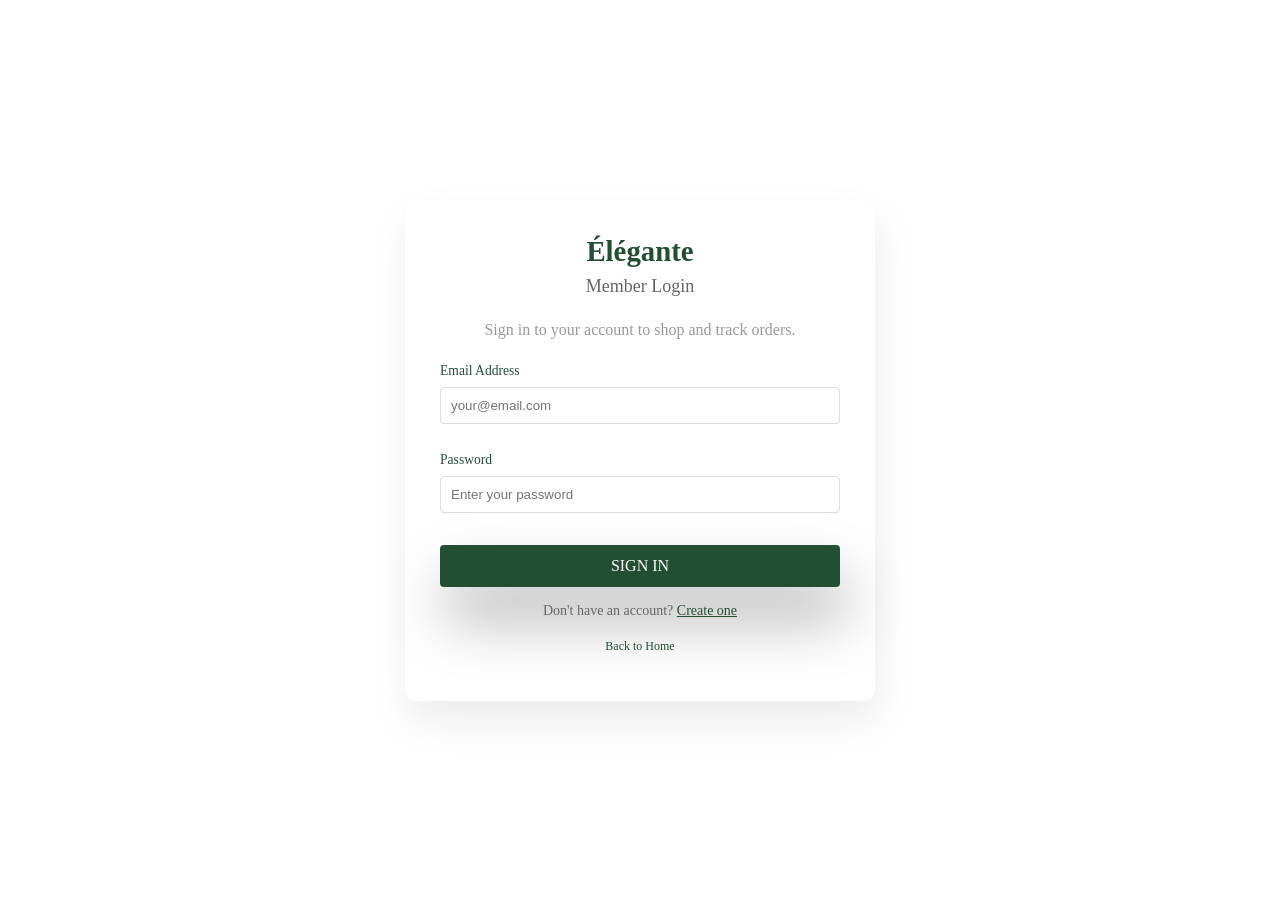
==== fashion/login.html @ 68d4a028 "Remove embedded submodule 'fashion' and flatten site files into docs" ====
<!DOCTYPE html>
<html lang="en">
<head>
    <meta charset="UTF-8">
    <meta name="viewport" content="width=device-width, initial-scale=1.0">
    <title>Login - Élégante</title>
    <link rel="stylesheet" href="styles.css">
    <style>
        body.login-page {
            display: flex;
            justify-content: center;
            align-items: center;
            min-height: 100vh;
            margin: 0;
            padding: 0;
        }
        .login-container {
            width: 100%;
            max-width: none;
            grid-template-columns: none;
            display: flex;
            justify-content: center;
            align-items: center;
            background: white;
            padding: 40px;
            border-radius: 8px;
        }
        .login-form-box {
            width: 100%;
            max-width: 400px;
        }
    </style>
</head>
<body class="login-page">
    <div class="login-container">
        <div class="login-form-box">
            <h2 style="text-align: center; color: #224F34; margin-bottom: 8px;">Élégante</h2>
            <h3 style="text-align: center; color: #666; font-size: 18px; font-weight: 500; margin-top: 0; margin-bottom: 24px;">Member Login</h3>
            <p style="text-align: center; color: #999; margin-bottom: 24px;">Sign in to your account to shop and track orders.</p>
            <form id="login-form">
                <label for="login-email" style="display: block; margin-bottom: 8px; font-weight: 500; color: #224F34;">Email Address</label>
                <input type="email" id="login-email" name="email" placeholder="your@email.com" style="width: 100%; padding: 10px; margin-bottom: 16px; border: 1px solid #ddd; border-radius: 4px; box-sizing: border-box;">
                
                <label for="login-password" style="display: block; margin-bottom: 8px; font-weight: 500; color: #224F34;">Password</label>
                <input type="password" id="login-password" name="password" placeholder="Enter your password" style="width: 100%; padding: 10px; margin-bottom: 24px; border: 1px solid #ddd; border-radius: 4px; box-sizing: border-box;">
                
                <button type="submit" class="btn" style="width: 100%; padding: 12px; background-color: #224F34; color: white; border: none; border-radius: 4px; cursor: pointer; font-size: 16px; font-weight: 500;">Sign In</button>
            </form>
            <p style="text-align: center; margin-top: 16px; font-size: 14px; color: #666;">
                Don't have an account? <a href="#" style="color: #224F34; text-decoration: underline;">Create one</a>
            </p>
            <p style="text-align: center; margin-top: 20px; font-size: 12px; color: #999;">
                <a href="fashion.html" style="color: #224F34; text-decoration: none;">Back to Home</a>
            </p>
        </div>
    </div>

    <script>
        const loginForm = document.getElementById('login-form');
        const emailInput = document.getElementById('login-email');
        const passwordInput = document.getElementById('login-password');
        
        const emailError = document.createElement('div');
        emailError.style.cssText = 'color:#c00;font-size:12px;margin-top:4px;margin-bottom:8px';
        emailInput.parentNode.insertBefore(emailError, emailInput.nextSibling);
        
        const passwordError = document.createElement('div');
        passwordError.style.cssText = 'color:#c00;font-size:12px;margin-top:4px;margin-bottom:8px';
        passwordInput.parentNode.insertBefore(passwordError, passwordInput.nextSibling);
        
        loginForm.addEventListener('submit', (e) => {
            e.preventDefault();
            const email = emailInput.value.trim();
            const password = passwordInput.value.trim();
            let isValid = true;

            if (!email) {
                emailError.textContent = 'Please enter email';
                emailInput.style.borderColor = 'red';
                isValid = false;
            } else {
                emailError.textContent = '';
                emailInput.style.borderColor = '';
            }

            if (!password) {
                passwordError.textContent = 'Please enter password';
                passwordInput.style.borderColor = 'red';
                isValid = false;
            } else {
                passwordError.textContent = '';
                passwordInput.style.borderColor = '';
            }

            if (isValid) {
                localStorage.setItem('user', JSON.stringify({ email, loggedIn: true }));
                alert('Welcome to Élégante, ' + email);
                window.location.href = 'index.html';
            }
        });
    </script>
</body>
</html>
---- fashion/styles.css ----
/* Scroll Behavior */
html{scroll-behavior: smooth}
/* Body */
body{
    margin: 0;
}
/* Header */
.bg-green{
    background: #C2EFD4;
}
header{
    padding-top: 2%;
    position: sticky;
    top: 0;
    width: 100%;
    z-index: 1000;
    left: 0;
    background: #C2EFD4;
}
nav{
    background-color: #fff;
    margin-inline: 6%;
    border: 1px solid #224f3493;
    border-radius: 15px;
    display: flex;
    justify-content: space-between;
    padding: 20px 30px;
    align-items: center;
    box-shadow: 3px 33px 59px rgba(0, 0, 0, 0.20);
    position: relative;
}
header .logo{
    color: #224F34;
    font-size: 35px;
    font-family: Elephant;
    font-weight: 400;
}
header ul{
    list-style: none;
    padding: 0;
    display: flex;
}
header li a{
    font-size: 17px;
    font-family: Poppins;
    font-weight: 500;
    text-transform: uppercase;
    color: #224F34;
    text-decoration: none;
    padding: 20px;
    transition: .2s ease-in-out;
    border-radius: 10px;
}
header li a:hover{
    background-color: #224F34;
    color: #fff;
}
/* Home */
#home h2{
    left: 0px;
    top: 0px;
    color: #224F34;
    font-size: 4.5rem;
    font-family: Rufina;
    font-weight: 700;
    word-wrap: break-word;
}
#home p,
#about p{
    /* position: absolute; */
    color: #267D49;
    font-size: 24px;
    font-family: Poppins;
    font-weight: 400;
    line-height: 52.80px;
    word-wrap: break-word;
    margin-block: -3% 9%;
}
.Group2{
    width: 258px;
    height: 74px;
    left: 0px;
    top: 558px;
    /* position: absolute; */
}
#home{
    display: flex;
    margin: 5% 7%;
    /* justify-content: space-between; */
}
.btn,
button{
    color: white;
    font-size: 17px;
    font-family: 'Poppins';
    font-weight: 500;
    text-transform: uppercase;
    text-decoration: none;
    background-color: #224F34;
    box-shadow: 6px 33px 59px rgba(0, 0, 0, 0.30);
    border-radius: 3px;
    outline: none;
    border: none;
    padding: 20px 30px;
}
#home .column .element{
    width: 500px;
    height: 617px;
    background: rgba(107, 199, 132, 1);
    opacity: 1;
    position: relative;
    top: 0px;
    left: 10px;
    border-top-left-radius: 141px;
    border-top-right-radius: 45px;
    border-bottom-left-radius: 82px;
    border-bottom-right-radius: 150px;
    overflow: hidden;
    box-shadow: 3px 23px 29px rgba(0, 0, 0, 0.20);
    margin-bottom: 10%;
}
.woman{
    width: 570px;
    height: 717px;
    background: url(assets/img/v3_273.png);
    background-repeat: no-repeat;
    background-position: center center;
    background-size: cover;
    opacity: 1;
    position: absolute;
    top: -10%;
    left: 3px;
    overflow: hidden;
}
.after{
    width: 111px;
    height: 110px;
    background: url(assets/img/Untitled-1-01.svg);
    background-repeat: no-repeat;
    background-size: 100%;
    opacity: 1;
    position: absolute;
    margin-top: -14%;
    margin-left: -20px;
    overflow: hidden;
}
#home .column .element::before{
    content: '';
    width: 111px;
    height: 110px;
    background: url(assets/img/Untitled-1-01.svg);
    background-repeat: no-repeat;
    background-size: 100%;
    opacity: 1;
    position: absolute;
    left: 62%;
    top: 6%;
    overflow: hidden;
}
/* About */
.about{
    padding: 1% 0 10% 0;
    /* background-color: #fff; */
    width: 100%;
}

#about::after,
#about::before{
    content: '';
    position: absolute;
    background-image: url(assets/img/Untitled-1-01.svg);
    background-size: 100%;
    height: 176px;
    width: 200px;
    opacity: .2;
    z-index: -1;
}
#about::after{
    margin-top: -40%;
    margin-left: 20%;
    transform: rotate(-20deg);
}
#about::before{
    margin-top: 20%;
    margin-left: 80%;
    transform: rotate(40deg);
}

.container{
    display: flex;
    align-items: center;
}
.about .image-cards div,
.about .image-cards div::after{
    background-position: center center;
    background-repeat: no-repeat;
    background-size: cover;
    height: 420px;
    width: 350px;
    border-radius: 40px;
    margin: auto;
    box-shadow: 3px 33px 59px rgba(0, 0, 0, 0.20);
}
.about .image-cards{
    max-width: 85%;
}
.about .image-cards div{
    background-image: url('assets/img/kristian-egelund-vJgJLzWmXDA-unsplash.jpg');
    transition: .3s ease-in-out;
}
.about .image-cards div::after{
    content: '';
    background-image: url(assets/img/medium-shot-woman-posing-with-green-outfit.jpg);
    position: absolute;
    transform: translate(37% , 18%);
}
.about .col{
    flex-basis: 50%;
}
.about .col p,
#services p,
.shop-header p{
    font-size: 20px!important;
    line-height: 1.7 !important;
    margin-bottom: 30px !important;
        font-family: poppins;

}
.col h2,
#services .col h3{
    color: #224F34;
    font-size: 16px;
    font-family: 'poppins', serif;
    margin: 0;
}
.about .col h1,
#services .col h1,
.shop-header h1{
    color: #173624;
    font-size: 2.5rem;
    margin-block: 0 50px;
}
/* Services */
#services{
    padding: 7% 0;
    color: #fff;
    background-image: linear-gradient(rgba(0,0,0,0.7),rgba(0,0,0,0.7)),url('assets/img/grass-w.jpg');
    background-size: cover;
    background-position: center;
    background-attachment: fixed;
}
#services .services-container{
    max-width: 1140px;
    margin: auto;
    display: flex;
    align-items: center;
}
#services .col,
#services .serv{
    flex-basis: 50%;
}
#services .col h1{
    font-family: 'Times New Roman';
    font-size: 2.5rem;
}
#services .col p{
    font-family: 'Poppins';
}
#services .col h1{
    color: #fff;
}
#services li{
    list-style: none;
    margin-left: -3%;
    line-height: 1.8;
    font-family: roboto slab;
}
#services li span{
    color: #A3F3BE;
    margin: 7px;
}
#services .serv{
    display: grid;
    grid-template-columns: repeat(2, 2fr); 
    gap: 60px 20px;
}
.serv .service{
    background-color: #fff;
    color: #000;
    text-align: center;
    border-radius: 30px;
    box-shadow: 3px 33px 59px rgba(0, 0, 0, 0.20);
}
.service img{
    background-color: #224F34;
    height: 35px;
    padding: 13px;
    border-radius: 10px;
    position: absolute;
    border: .1px solid #ffffff3d;
    margin: -2.5% 0 10px -3%;
    box-shadow: 3px 33px 59px rgba(0, 0, 0, 0.20);
}
.service h3{
    color: #224F34;
    font-family: poppins;
    margin-top: 15%;
    margin-bottom: 8px
}
.service p{
    font-family: roboto slab;
    padding-inline: 10px;
    margin: 0;
}
/* Contact Us */
#contact{
    display: flex;
    box-shadow: 3px 33px 59px rgba(0, 0, 0, 0.20);
    border-radius: 30px;
    overflow: hidden;
    max-width: 900px;
    margin: 5% auto;
  }
  .card-logo{
    display: flex;
    height: 65px;
  }
.error{
    color: red;
    margin-top: -14px;
    margin-bottom: 10px;
}
  .card-logo b{
    padding-left: 10px;
    font-size: 1rem;
    text-transform: uppercase;
    font-family: 'Trebuchet MS';
    align-items: center;
    display: flex;
    justify-content: center;
  }
  .login-card .right,
  .left{
    width: 50%;
  }
  .left{
    background: linear-gradient(rgba(0,0,0,0.4),rgba(0,0,0,0.4)),url(assets/img/contact.png);
    background-size: cover;
    background-position: center;
    color: #fff;
    text-align: center;
    padding: 30px;
  }
  .left h2{
    font-family: 'Trebuchet MS';
    margin: 30% auto 10% auto;
    font-size: 1.8rem;
  }
  .left p{
    margin-bottom: 20%;
    font-family: Roboto Slab;
  }
  .left a{
    color: #fff;
    border-radius: 30px;
    border: 1.5px solid #fff;
    padding: 7px 40px;
    font-family: poppins;
    text-decoration: none;
  }
  .right{
    padding: 35px;
  }
  .right h3{
    font-size: 1.7rem;
    margin: 4% 0 15%;
    text-align: center;
    color: #173624;
  }
label{
    color: #173624;
    font-size: .85rem;
    font-family: Roboto Slab;
  }
  .right input[type="text"],
  .right input[type="email"],
  .right select,.right textarea{
    height: 40px;
    width: 100%;
    font-family: 'poppins';
    font-size: 1rem;
    border: none;
    border-bottom: 2.5px solid #1736248c;
    margin-bottom: 7%;
    outline: none;
  }
  .right input[type="submit"]{
    margin: 5% 0 -2% 75%;
    box-shadow: none;
  }
/* Footer */
footer{
    background-color: #173624;
    display: flex;
    /* justify-content: space-around; */
    padding: 3% 5% 7% 7%;
}

/* Shop/product styles */
.shop-header{max-width:1140px;margin:40px auto;padding:0 20px;text-align:center}
.product-grid{display:grid;grid-template-columns:repeat(auto-fit,minmax(200px,1fr));gap:20px;max-width:1140px;margin:20px auto;padding:0 20px}
.product-card{background:#fff;border-radius:12px;padding:18px;text-align:center;box-shadow:3px 10px 30px rgba(0,0,0,0.08)}
.product-card img{max-width:100%;height:180px;object-fit:cover;margin:0 auto 10px;border-radius:8px}
.product-card h4{margin:8px 0}
.product-card .price{color:#224F34;font-weight:700;margin:8px 0}
.product-card .discount-price{color:#888;text-decoration:line-through;margin-right:10px;font-weight:400}
.product-card .current-price{color:#224F34;font-weight:700;font-size:1.1rem}
.product-card .add-to-cart{background:#224F34;padding:10px 14px;border-radius:6px;color:#fff}

/* Cart panel */
.cart-panel{position:fixed;right:20px;top:80px;width:320px;max-height:70vh;overflow:auto;background:#fff;border-radius:10px;padding:16px;box-shadow:0 8px 40px rgba(0,0,0,0.2);z-index:999}
.cart-panel.hidden{display:none}
#cart-count{background:#A3F3BE;padding:2px 6px;border-radius:10px;margin-left:6px}

/* small helpers */
@media (max-width:600px){
    .product-grid{grid-template-columns:repeat(1,1fr)}
    nav{padding:12px}
}

/* Login page styles */
#login-section {
    padding: 40px 20px;
}

.login-container {
    display: grid;
    grid-template-columns: 1fr 2fr;
    gap: 40px;
    max-width: 1200px;
    margin: 0 auto;
    align-items: start;
}

.login-form-box {
    background: #fff;
    padding: 35px;
    border-radius: 12px;
    box-shadow: 3px 20px 40px rgba(0,0,0,0.08);
}

.login-form-box h2 {
    color: #224F34;
    margin-top: 0;
    margin-bottom: 8px;
    font-size: 1.8rem;
}

.login-form-box p:first-of-type {
    color: #666;
    margin-bottom: 20px;
}

.login-form-box label {
    display: block;
    color: #173624;
    font-weight: 500;
    margin-top: 12px;
    margin-bottom: 6px;
}

.login-form-box input {
    width: 100%;
    padding: 10px;
    border: 1px solid #ddd;
    border-radius: 6px;
    margin-bottom: 14px;
    font-family: Poppins, sans-serif;
    box-sizing: border-box;
}

.login-form-box button {
    width: 100%;
    padding: 12px;
    background: #224F34;
    color: white;
    border: none;
    border-radius: 6px;
    cursor: pointer;
    font-weight: 500;
}

.featured-products {
    background: transparent;
}

@media (max-width:1024px){
    .login-container {
        grid-template-columns: 1fr;
    }
}

@media (max-width:700px){
    .login-container {
        gap: 30px;
    }
    
    .login-form-box {
        padding: 25px;
    }
}


.footer-column{
    flex-basis: 33%;
}
.footer-column h3,
.footer-column p{
    color: white;
    font-family: Roboto Slab;
}
.footer-column h3{
    font-weight: 600;
    text-transform: uppercase;
    font-size: 18px;
}
.footer-column p{
    font-weight: 400;
    text-transform: capitalize;
    width: 90%;
    line-height: 1.7;
}
.footer-column ul{
    list-style: none;
    padding-left: 15px;
}
.footer-column li a{
    color: #C2EFD4;
    font-size: 16px;
    font-family: Poppins;
    font-weight: 500;
    text-decoration: none;
    line-height: 1.7;
}
.line{
    width: 700px;
    height: 0px;
    left: 176px;
    margin-top: 17.5%;
    position: absolute;
    border: 1px #A3F3BE solid;
}
.linep{
    text-align: center;
    color: #C2EFD4;
    font-family: poppins;
    position: absolute;
    font-size: 15px;
    left: 66.6%;
    margin-top: 16.6%;
}

@media (max-width: 1024px) {
    nav {
        margin-inline: 3%;
        padding: 15px 20px;
    }
    header .logo {
        font-size: 28px;
    }
    header li a {
        font-size: 14px;
        padding: 12px;
    }
    .product-grid {
        grid-template-columns: repeat(2, 1fr) !important;
        gap: 15px;
    }
    #home {
        flex-direction: column;
        margin: 3% 5%;
    }
    #home .column .element {
        width: 100%;
        height: 400px;
    }
    #contact {
        flex-direction: column;
        max-width: 100%;
    }
    .left, .right {
        width: 100%;
    }
    .about .container{
    display: flex;
    flex-direction: column;
}
}

@media (max-width: 768px) {
    nav {
        flex-direction: column;
        gap: 10px;
        margin-inline: 2%;
        padding: 12px 15px;
    }
    header .logo {
        font-size: 22px;
    }
    header ul {
        flex-wrap: wrap;
        justify-content: center;
    }
    header li a {
        font-size: 11px;
        padding: 8px;
    }
    #home h2 {
        font-size: 2.5rem;
    }
    #home p {
        font-size: 16px;
    }
    .product-grid {
        grid-template-columns: repeat(2, 1fr) !important;
        gap: 12px;
    }
    .product-card img {
        height: 150px;
    }
    #services .services-container {
        flex-direction: column;
    }
    #services .col {
        flex-basis: 100%;
    }
    .serv {
        grid-template-columns: 1fr !important;
        gap: 15px !important;
    }
    #contact .left, #contact .right {
        padding: 20px !important;
    }
    .footer-column {
        flex-basis: 50%;
    }
}

@media (max-width: 480px) {
    header .logo {
        font-size: 18px;
    }
    header li a {
        font-size: 9px;
        padding: 6px;
    }
    nav {
        padding: 10px;
        margin-inline: 1%;
    }
    #home h2 {
        font-size: 1.8rem;
    }
    #home p {
        font-size: 14px;
    }
    .product-grid {
        grid-template-columns: 1fr !important;
        gap: 10px;
    }
    .product-card {
        padding: 10px;
    }
    .product-card h4 {
        font-size: 14px;
    }
    #contact {
        margin: 10% 3%;
        padding: 0;
    }
    #contact .left {
        padding: 15px !important;
        text-align: center;
    }
    #contact .right {
        padding: 15px !important;
    }
    #contact h2 {
        font-size: 1.5rem;
    }
    .footer-column {
        flex-basis: 100%;
        margin-bottom: 20px;
    }
}
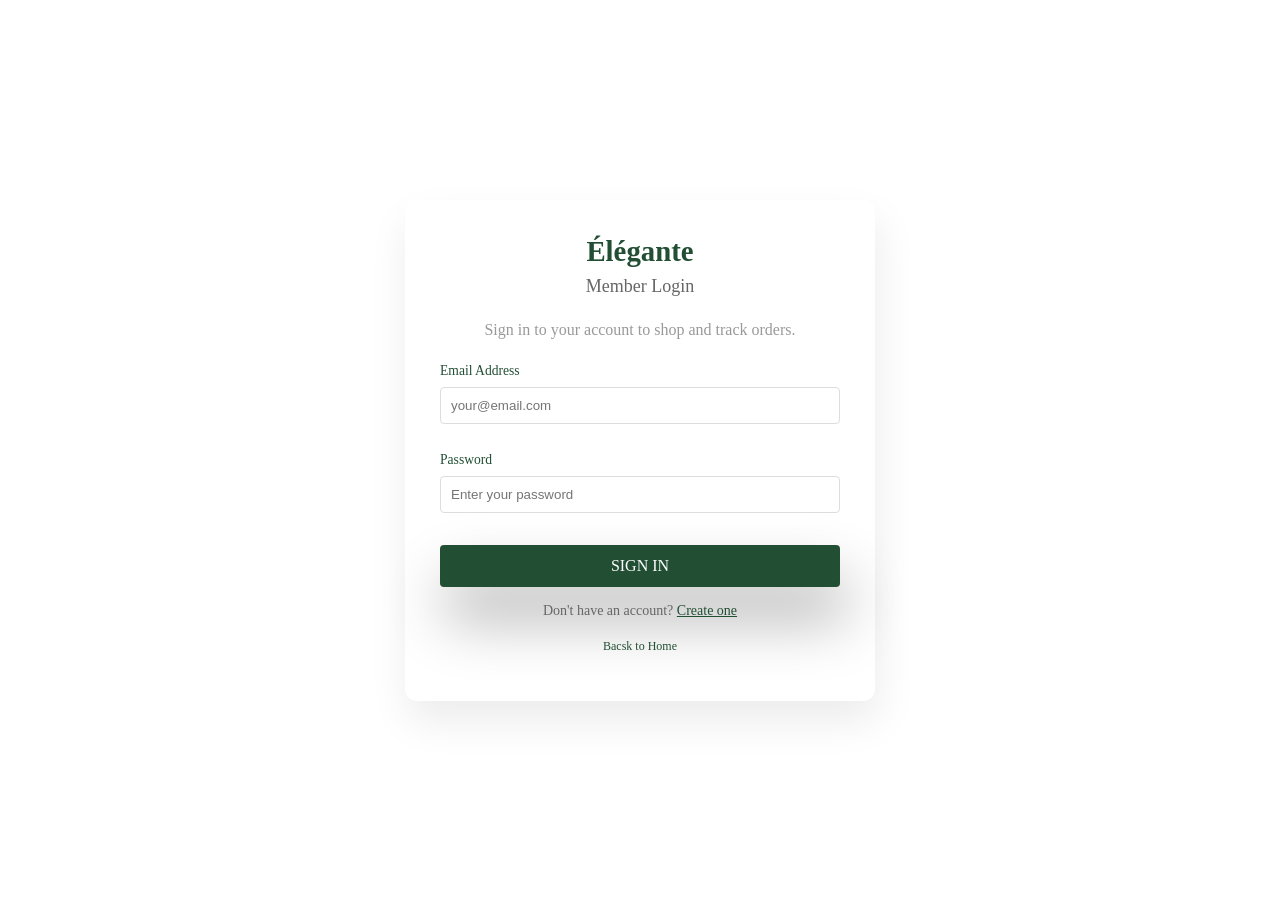
==== commit 02bf17e9: "Update login.html" ====
--- a/fashion/login.html
+++ b/fashion/login.html
@@ -50,7 +50,7 @@
                 Don't have an account? <a href="#" style="color: #224F34; text-decoration: underline;">Create one</a>
             </p>
             <p style="text-align: center; margin-top: 20px; font-size: 12px; color: #999;">
-                <a href="fashion.html" style="color: #224F34; text-decoration: none;">Back to Home</a>
+                <a href="fashion.html" style="color: #224F34; text-decoration: none;">Bacsk to Home</a>
             </p>
         </div>
     </div>
